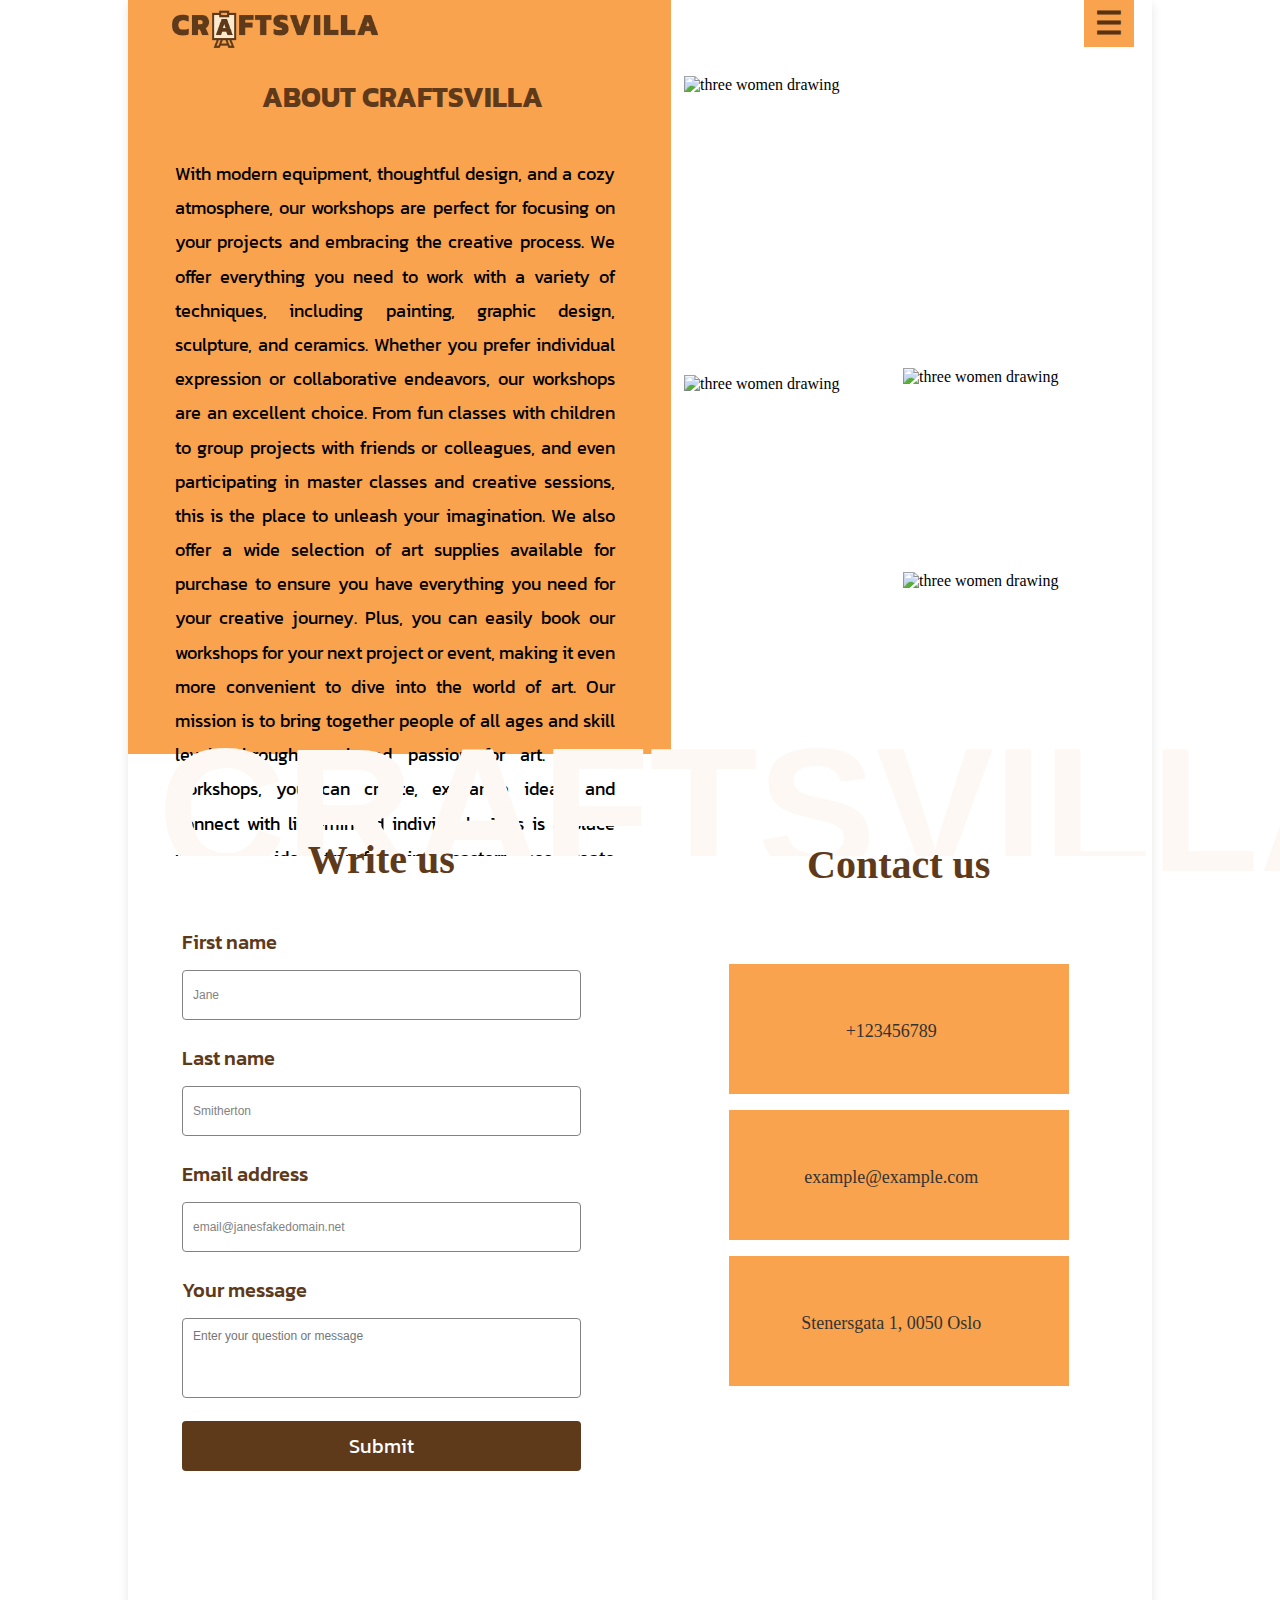
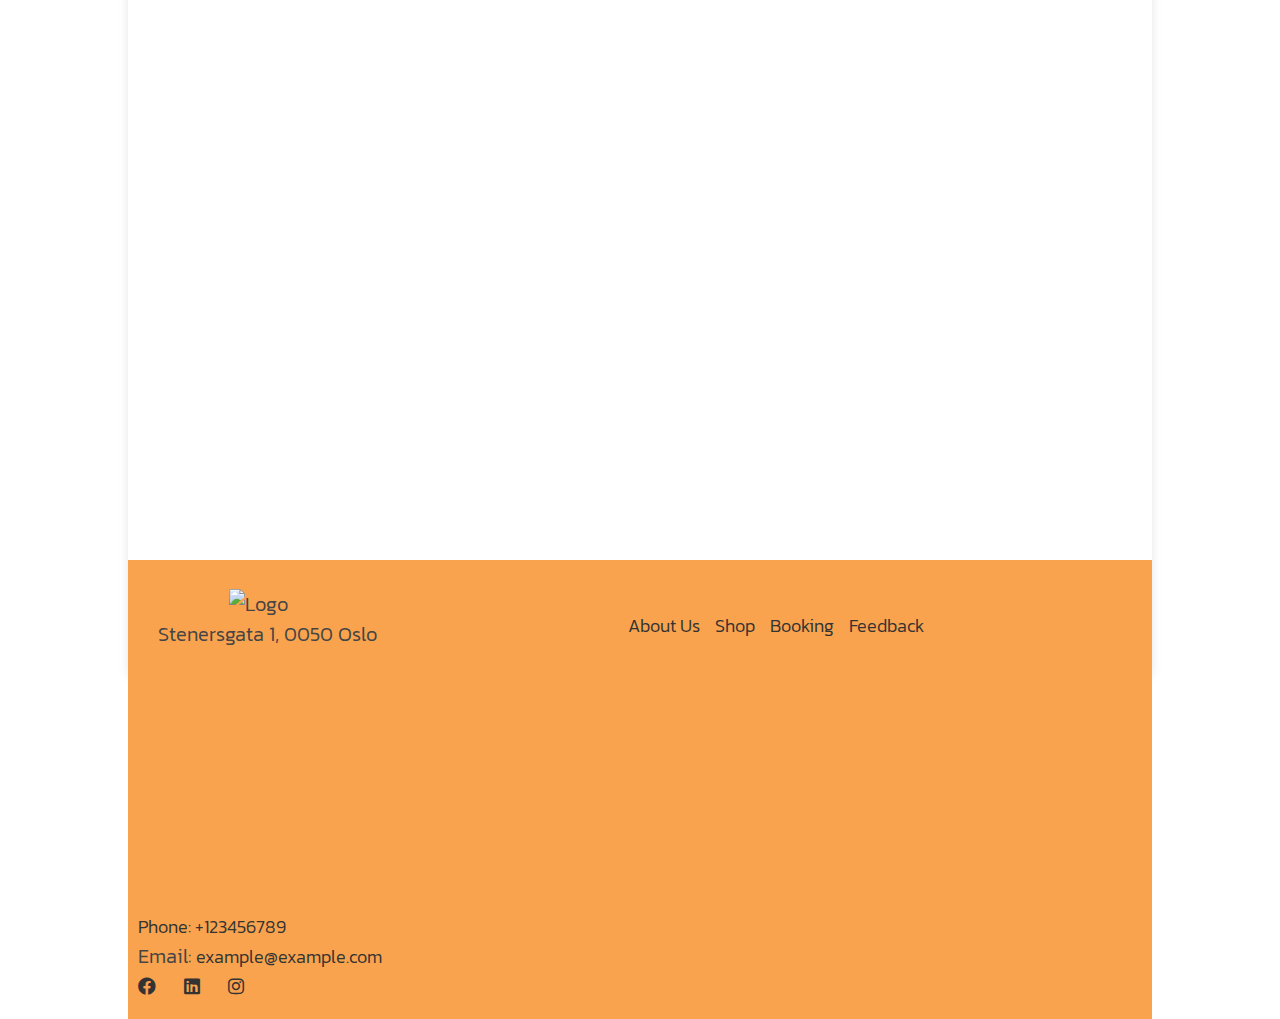
==== about.html @ 57c0aa2b "donlowd files .html, .css, .js, imgs" ====
<!DOCTYPE html>
<html lang="en">
<head>
    <meta charset="UTF-8">
    <meta name="viewport" content="width=device-width, initial-scale=1.0">
    <link href="https://cdnjs.cloudflare.com/ajax/libs/font-awesome/6.0.0-beta3/css/all.min.css" rel="stylesheet">
    <link href="https://fonts.googleapis.com/css2?family=Kanit:wght@800&display=swap" rel="stylesheet">
    <link href="https://fonts.googleapis.com/css2?family=Inter:wght@500&display=swap" rel="stylesheet">
    <link href="https://fonts.googleapis.com/css2?family=Kanit:wght@300&display=swap" rel="stylesheet">
    <link href="https://fonts.googleapis.com/css2?family=Kanit:wght@100&display=swap" rel="stylesheet">
    <link href="https://fonts.googleapis.com/css2?family=Kanit:wght@600&display=swap" rel="stylesheet">
    <link rel="icon" href="./favicon.png" type="image/x-icon"> 
    <link rel="stylesheet" href="styles.css">
    <title>About</title>
</head>
<body>
<div class="container-about">
  <div class="content-about">
    <header class="header">
      <div class="logo">
          <img src="./logo.png" alt="Logo" class="logo">
      </div>
      <div class="menu-icon" onclick="toggleMenu()">☰</div>
      <nav class="nav">
        <ul>
          <li><a href="./index.html" class="active">Home</a></li>
          <li><a href="./about.html#about">About</a></li>
          <li><a href="./shop.html#shop">Shop</a></li>
          <li><a href="./booking.html#booking">Booking</a></li>
        </ul>
      </nav>
    </header>
  <div class="about-text">
    <div class="about-craftsvilla">
      <h3 class="about-h">ABOUT  CRAFTSVILLA</h3>
      <p class="about-p"> With modern equipment, thoughtful design, and a cozy atmosphere, our workshops are perfect for focusing on your projects and embracing the creative process. We offer everything you need to work with a variety of techniques, including painting, graphic design, sculpture, and ceramics. 
        Whether you prefer individual expression or collaborative endeavors, our workshops are an excellent choice.
        From fun classes with children to group projects with friends or colleagues, and even participating in master classes and creative sessions, this is the place to unleash your imagination.
        We also offer a wide selection of art supplies available for purchase to ensure you have everything you need for your creative journey. Plus, you can easily book our workshops for your next project or event, making it even more convenient to dive into the world of art.
        Our mission is to bring together people of all ages and skill levels through a shared passion for art. In our workshops, you can create, exchange ideas, and connect with like-minded individuals.
        This is a place where your ideas transform into masterpieces. Create with freedom, and let us take care of the rest!</p>
    </div>
    <div class="villa-photo">
    <div class="gallery-villa">
        <div class="item item1">
          <img src="/images/img-38.jpg" alt="three women drawing" width="586" height="282">
        </div>
        <div class="item item2">
          <img src="/images/img-39.jpg" alt="three women drawing" width="209" height="369">
        </div>
        <div class="item item3">
          <img src="/images/img-40.jpg" alt="three women drawing" width="350" height="173">
        </div>
        <div class="item item4">
          <img src="/images/img-41.jpg" alt="three women drawing" width="350" height="173">
        </div>
    </div>
  </div>
  </div>
  </div>
  <p class="about-shadow">CRAFTSVILLA</p>
  <div class="form-about">
  <div class="form-section">
    <h2 class="form-H">Write us</h2>  
    <form id="contact-form">
      <label for="first-name">First name</label>
      <input type="text" id="first-name" name="first-name" placeholder="Jane" required>

      <label for="last-name">Last name</label>
      <input type="text" id="last-name" name="last-name" placeholder="Smitherton" required>

      <label for="email">Email address</label>
      <input type="email" id="email" name="email" placeholder="email@janesfakedomain.net" required>

      <label for="message">Your message</label>
      <textarea id="message" name="message" placeholder="Enter your question or message" required></textarea>

      <button class="button-form" type="submit">Submit</button>
    </form>
  </div>
  <div class="contact-section">
    <h2 class="contact-H">Contact us</h2>  
    <p class="contact-section-p"><a href="tel:+123456789">+123456789</a></p>
    <p class="contact-section-p"><a href="mailto:example@example.com">example@example.com</a></p>
    <p class="contact-section-p">
      <a href="https://www.google.com/maps?q=Stenersgata+1,+0050+Oslo" target="_blank">
        Stenersgata 1, 0050 Oslo
      </a></p>
  </div>
    </div>
    <div class="map-section">
      <iframe 
      src="https://www.google.com/maps/embed?pb=!1m18!1m12!1m3!1d3153.8361396878236!2d-122.08534968468117!3d37.42199957982596!2m3!1f0!2f0!3f0!3m2!1i1024!2i768!4f13.1!3m3!1m2!1s0x808fbbad4e4c5b17%3A0xa0d3f607a432e5b7!2sGoogleplex!5e0!3m2!1sen!2s!4v1692923877169!5m2!1sen!2s" 
      width="100%" 
      height="100%" 
      style="border:0;" 
      allowfullscreen="" 
      loading="lazy" 
      referrerpolicy="no-referrer-when-downgrade">
      </iframe>
        <footer class="footer">
            <div class="info">
                <div class="logo-footer">
                    <img src="/images/logo.png" alt="Logo" class="logo" width="206px">
                    <p class="footer-adrese-text">Stenersgata 1, 0050 Oslo</p>
                </div>
            </div>
        <div class="links">
                <a href="#" "id=about">About Us</a>
                <a href="#" "id=shop">Shop</a>
                <a href="#" "id=booking">Booking</a>
                <a href="#" "id=feedbak">Feedback</a>
        </div>
            <div class="contact">
              <p class="contact"><a href="tel:+123456789">Phone: +123456789</a></p>
              <p class="contact">Email: <a href="mailto:example@example.com">example@example.com</a></p>
              
                <a href="#" "id=contact">
                    <i class="fab fa-facebook"></i>
                </a>
                <a href="#" "id=contact">
                    <i class="fab fa-linkedin"></i>
                </a>
                <a href="#" "id=contact">
                    <i class="fab fa-instagram"></i>
                </a>                    
        </div>
        </footer>
    </div>
  </div>
<script src="app.js"></script>
</body>
</html>
---- styles.css ----
* {
    margin: 0;
    padding: 0;
    box-sizing: border-box;
}

body {
    margin: 0;
    padding: 0;
    width: 100%;
    height: 100%;
    display: flex;
    background-color: #fff;
    flex-direction: column;
    align-items: center;
    overflow-y: auto;
}

.container {
    width: 100%;
    max-width: 1440px;
    box-shadow: 0 4px 10px rgba(0, 0, 0, 0.1);
    min-height: 100vh;
    margin: 0 auto;
     box-sizing: border-box;
}

.container-feedback {
    width: 80%;
    max-width: 1440px;
    max-height: 2272px;
    box-shadow: 0 4px 10px rgba(0, 0, 0, 0.1);
}

.container-about{
    width: 80%;
    max-width: 1440px;
    max-height: 2272px;
    box-shadow: 0 4px 10px rgba(0, 0, 0, 0.1);
}

.content-home {
    position: relative;
    width: 100%;
    max-width: 1440px;
    margin: 0 auto;
    padding: 0 15px;
    box-sizing: border-box;
}

.content-about {
    position: relative;
    min-height: 708px;
}

.content-about {
    position: relative;
    min-height: 708px;  
}

.content-shop {
    position: relative;
    min-height: 708px;
}

.content-feedback {
    position: relative;
    min-height: 708px;
}

.content-feedback::before {
    content: "";
    position: absolute;
    top: 0;
    left: 0;
    width: 53%;
    height: 95%;
    background-color: #F9A34E;
    z-index: -1;
}

.content-home::before {
    content: "";
    position: absolute;
    top: 0;
    left: 0;
    width: 51%;
    height: 86%;
    background-color: #F9A34E;
    z-index: -1;
}

.content-shop::before {
    content: "";
    position: absolute;
    top: 0;
    left: 0;
    width: 36%;
    height: 4%;
    background-color: #F9A34E;
    z-index: -1;
}

.form-reviews {
    margin: 0 0px 0 141px;
    font-size: 25px;
    font-family: 'Kanit', sans-serif;
    color: #5E3A1B;
    text-align: center;
    display: block;
}

.form-reviews-input {
    padding: 76px 0 0 0;
}

input::placeholder {
    color: #828282;
    font-family: Arial, Helvetica, sans-serif ;
    font-size: 12px;
}

.review-author {
    font-size: 18px;
    font-family: 'Kanit', sans-serif;
    font-weight: 500;
    color: #5E3A1B;
    display: flex;
    flex-direction: row;
    flex-wrap: wrap;
    align-content: center;
    justify-content: center;
    padding-right: 100px;
}

#contact-form-reviews {
    display: flex;
    flex-direction: column;
    gap: 16px
}


.reviews-P {
    font-size: 20px;
    font-family: 'Kanit', sans-serif;
    font-weight: 100;
    color: #5E3A1B;
    text-align: center;
}

.customers-H {
    font-size: 30px;
    font-family: 'Kanit', sans-serif;
    font-weight: bold;
    color:#5E3A1B;
    text-align: center;
}

.costumers-P {
    font-size: 18px;
    color: #5E3A1B;
    line-height: 1.5;
    font-family: 'Kanit';
    font-weight: 100;
}

.customers-reviews {
    display: flex;
    flex-direction: column;
    align-items: center;
    padding: 32px 36px 32px 77px;
    gap: 20px;
}

.review-container {
    display: flex;
    align-items: center;
    background-color: #fdeacc; 
    border-radius: 20px;
    padding: 20px;
    width: 500px;
    box-shadow: 0 4px 6px rgba(0, 0, 0, 0.1);
}

.review-image {
    width: 80px;
    height: 80px;
    border-radius: 50%;
    object-fit: cover;
    margin-right: 20px;
}

.review-text {
    display: flex;
    flex-direction: column; 
}

.reviews-H {
    text-align: center;
}

.review-author {
    font-weight: bold;
    font-size: 18px;
    color: #5E3A1B;
    margin-bottom: 10px;
    font-family: 'Kanit';
}

.form-feedback {
    display: flex;
    gap: 5svi;
    padding-top: 29px;
    flex-direction: row;
}

.content-about::before {
    content: "";
    position: absolute;
    top: 0;
    left: 0;
    width: 53%;
    height: 82%;
    background-color: #F9A34E;
    z-index: -1;
}

.review-text {
    display: flex;
    flex-direction: column;
}

.shop-container {
    display: flex;
    flex-wrap: wrap;
    align-content: center;
    justify-content: center;
    align-items: stretch;
    gap: 50px;
    flex-direction: row;
    margin: 59px 0 43px 0;
}

.example {
    font-size: 24px;
    font-family: 'Inter', sans-serif;
    color: #000;
    text-align: center;
}

.painting {
    font-size:20px;
    font-family: 'Inter', sans-serif;
    font-weight: normal;
    color:#828282;
    text-align: center;
}

.price {
    font-size:20px;
    font-family:'Inter', sans-serif;
    font-weight: bold;
    color:#000;
    text-align: center;
}


.about-text {
    display: flex;
    gap: 15px;
    padding-top: 29px;
}

.about-h {
    font-size: 28px;
    font-family: 'Kanit', sans-serif;
    font-weight: bold;
    color: #5E3A1B;
    text-align: center;
    padding-left: 108px;
}

.about-p {
    font-size: 18px;
    font-family: 'Kanit', sans-serif;
    max-width: 670px;
    text-align: justify;
    position: relative;
    left: 47px;
    top: 39px;
    line-height: 1.9;
}

.about-shadow {
    position: relative;
    font-size: 177px;
    text-transform: uppercase;
    font-family: 'Arial', sans-serif;
    font-weight: 800;
    color: #fdf8f4;
    left: 30px;
    top: -212px;
}

.gallery-villa {
    display: grid;
    grid-template-columns: 1fr 1fr;
    grid-template-rows: auto auto; 
    gap: 10px;
    width: 98%;
}
.villa-photo {
    max-width: 596px;
    position: relative;
    left: 101px;
}

.item1 {
    grid-column: span 2;
}

.item2 {
    grid-column: 1 / 2;
    grid-row: 2 / 3;
    position: relative;
    top: 7px;
}

.item3 {
    grid-column: 2 / 3;
    grid-row: 2 / 3;
}

.item4 {
    grid-column: 2 / 3;
    grid-row: 3 / 4;
    position: relative;
    top: -175px;
}

.item img {
    height: auto;
    object-fit: cover;
    display: block;
}

.form-section,
.contact-section {
  flex: 1;
}

.form-H {
    color: #5E3A1B;
    text-align: center;
    margin-bottom: 32px;
    font-size: 40px;
    font-family: 'Kanit, sans-serif';
    font-weight: 600;
    position: relative;
    top: -74px;
    z-index: 1;
}

form {
    display: flex    ;
    flex-direction: column;
    gap: 13px;
    position: relative;
    top: -62px;
}

label {
    color: #5E3A1B;
    font-size: 20px;
    font-family: 'Kanit';
    font-weight: 500;
    text-align: left;
}

.review-title {
    text-align: center; 
    margin: 0 auto;
    padding: 20px; 
}

input,
textarea {
    color: #828282;
    font-family: Arial, Helvetica, sans-serif;
    font-size: 12px;
    width: 100%;
    padding: 10px;
    border: 1px solid #828282;
    border-radius: 4px;
    margin: 0 0 10px 0;
    width: 100%;
    height: 50px;
}

textarea {
  resize: none;
  height: 80px;
}

.button-form {
    background-color: #5E3A1B;
    color: #fff;
    padding: 10px;
    border: none;
    border-radius: 4px;
    font-size: 20px;
    cursor: pointer;
    font-family: 'Kanit';
}

.contact-H {
    color: #5E3A1B;
    text-align: center;
    margin-bottom: 14px;
    font-size: 40px;
    font-family: 'Kanit, sans-serif';
    font-weight: 600;
    position: relative;
    top: -69px;
}

button:hover {
  background-color: #6f4520;
}

.contact-section-p {
    background-color: #F9A34E;
    color: #5E3A1B;
    padding: 51px 0px;
    text-align: center;
    margin: 16px 29px;
    font-family: 'Kanit, sans-serif';
    font-size: 25px;
    position: relative;
    top: -9px;
}

.form-about {
    display: flex;    ;
    gap: 119px;
    background-color: #fff;
    padding: 54px;
    border-radius: 8px;
    flex-wrap: wrap;
    align-content: stretch;
    justify-content: space-evenly;
    align-items: stretch;
    position: relative;
    top: -268px;
}

.map-section {
    margin: 0 auto;
    min-height: 100%;
    position: relative;
    top: -352px;
}

iframe {
    height: 600px;
    margin: 0 0 43px 0
}

.map-section {
  height: auto !important;
}


.header {
    display: flex;
    justify-content: space-between;
    align-items: center;
}

.table-img {
    display: flex;
    justify-content: center;
    flex-direction: column;
    gap: 20px;
    position: relative;
    top: -250px;
    transition: transform 0.3s ease;
}

.td-text-7 {
    color: #555;
    vertical-align: middle;
    font-size: 18px;
    text-align: justify;
    line-height: 1.6;
    font-family: 'Kanit', sans-serif;
    max-width: 450px;
    max-height: 240px;
    padding-left:15px;
    text-indent: 20px;
    transition: transform 0.3s ease;
}

.td-text-8 {
    color: #555;
    vertical-align: middle;
    font-size: 18px;
    text-align: justify;
    line-height: 1.6;
    font-family: 'Kanit', sans-serif;
    max-width: 450px;
    max-height: 240px;
    padding-right:15px;
    text-indent: 20px;
    transition: transform 0.3s ease;
}

td img {
    height: auto;
    border-radius: 8px;
    padding-top: 15px;
    transition: transform 0.3s ease;
}

.header .logo {
    width: 231px;
    height: 45px;
    padding: 4px 0px 0px 21px;
}

nav {
    display: none;
}

.nav.active {
    display: block;
    position: absolute;
    right: 87px;
    top: 0px;
    background-color: #fff;
    z-index: 100;
}

.nav ul {
    padding: 0;
    margin: 0;
}

.nav li {
    display: inline;
    list-style: none;
    line-height: 42px;
    margin-left: 15px;
    margin-right: 30px;
}

.nav a {
    margin-left: 18px;
    text-decoration: none;
    color: #000;
    font-family: 'Inter', sans-serif;
    text-transform: uppercase;
    padding: 5px 5px 0px 7px;
    font-size: 17px;
    transition: all 100ms ease-in-out;
}

.nav a:hover,
.nav li.active a {
    color: #f9a34e;
}

.menu-icon {
    font-size: 31px;
    font-weight: bold;
    cursor: pointer;
    display: block;
    position: relative;
    z-index: 10;
    right: 18px;
    color: #5A3210;
    background-color: #f9a34e;
    padding: 5px 11px 5px 11px;
}

.hero {
    position: relative;
    display: flex;
    flex-direction: column;
    justify-content: center;
    align-items: center;
    text-align: center;
    padding: 50px 0;
    width: 100%;
}

.hero h1 {
    font-size: 78px;
    font-family: 'Kanit', sans-serif;
    font-weight: 800;
    color: #5A3210;
    letter-spacing: 3.4px;
    text-align: center;
    z-index: 1;
}

.hero p {
    font-size: 36px;
    font-family: 'Kanit', sans-serif;
    font-weight: 100;
    color: #593719;
    letter-spacing: -1.5px;
    text-transform: uppercase;
    margin: 0;
    text-align: center;
    position: relative;
}

.hero .btn {
    position: relative;
    right: 50%;
    transform: translateX(-50%);
    background: #5a3600;
    color: #fff;
    padding: 13px 69px;
    cursor: pointer;
    border-radius: 10px;
    transition: background 0.3s;
    font-size: 24px;
    font-family: 'Kanit', sans-serif;
    text-align: center;
    margin-top: 40px;
}

.hero .btn:hover {
    background: #402500;
}

.workshops {
    text-align: center;
    background: #ffffff;
}

.workshops h2 {
    font-size: 78px;
    color: #faae63;
    position: relative;
    top: -18px;
    letter-spacing: 5px;
    right: -5px;
    z-index: 1;
    text-transform: uppercase;
    font-family: 'Kanit';
}

.workshops-p {
    position: relative;
    font-size: 177px;
    text-transform: uppercase;
    font-family: 'Arial', sans-serif;
    font-weight: 800;
    color: #fdf8f4;
    top: -242px;
    left: 40px;
}


.workshops .content {
    display: flex;
    justify-content: space-around;
    align-items: center;
    flex-wrap: wrap;
}

table {
    position: relative;
    margin: 0 auto;
}

.gallery {
    display: flex;
    position: relative;
    justify-content: center;
    align-items: center;
    flex-wrap: wrap;
    margin-top: 25px;
}


.gallery img {
    width: 100%;
    max-width: 400px;
    height: auto;
    border-radius: 10px;
    transition: transform 0.3s ease, box-shadow 0.3s ease;
}

.gallery .img-01 {
    position: relative;
    width: 200px;
    height: 341px;
    left: 1px;
    top: 13px;
    border-top: 2px solid #ffffff;
    border-left: 4px solid #ffffff;
    border-right: 4px solid #ffffff;
}

.gallery .img-02 {
    position: relative;
    width: 299px;
    height: 388px;
    left: -15px;
    top: -10px;
    border-top: 2px solid #ffffff;
    border-left: 4px solid #ffffff;
    border-right: 4px solid #ffffff;
}

.gallery .img-03 {
    width: 308px;
    height: 370px;
    position: relative;
    left: -33px;
}

.gallery .img-04 {
    width: 241px;
    height: 392px;
    position: relative;
    top: -9px;
    right: 10px;
    z-index: 3;
    border-top: 2px solid #ffffff;
    border-left: 4px solid #ffffff;
    border-right: 4px solid #ffffff;
}

.gallery .img-05 {
    width: 192px;
    height: 343px;
    position: relative;
    right: 45px;
    top: 12px;
    border-top: 2px solid #ffffff;
    border-left: 4px solid #ffffff;
    border-right: 4px solid #ffffff;
}

.gallery img.active {
    transform: scale(1.2);
    z-index: 10;
    box-shadow: 0 10px 20px rgba(0, 0, 0, 0.3);
}

.gallery img:hover {
    transform: scale(1.2);
    z-index: 10;
    box-shadow: 0 10px 20px rgba(0, 0, 0, 0.3);
    transition: transform 0.3s ease, z-index 0s, box-shadow 0.3s ease;
}

.gallery img.active:hover {
    transform: scale(1.2);
}


.btn {
    position: relative;
    background: #5a3600;
    color: #fff;
    padding: 13px 69px;
    cursor: pointer;
    border-radius: 10px;
    transition: background 0.3s;
    margin-left: 78px;
    font-size: 24px;
    font-family: 'Kanit', sans-serif;
    left: 93px;
    top: -30px;
}

.btn:hover {
    background: #402500;
    cursor: pointer;
}

.btn-layout {
    display: block;
    margin: 0 auto;
    background: #5a3600;
    color: #fff;
    padding: 10px 69px;
    border-radius: 10px;
    transition: background 0.3s;
    font-size: 24px;
    font-family: 'Kanit', sans-serif;
    text-align: center;
    cursor: pointer;
    margin-bottom: 43px;
}

.shop-H {
    font-size:35px;
    font-family: 'Kanit', sans-serif;
    font-weight: bold;
    color:#5E3A1B;
    text-align: center;
    padding: 50px 0 0 0;
}

.shop-P {
    font-size: 30px;
    font-family: 'Kanit', sans-serif;
    font-weight: 100;
    color:#593719;
    text-align: center;
}

.buy-button {
    position: relative;
    background: #5a3600;
    color: #fff;
    padding: 7px 58px;
    border-radius: 10px;
    transition: background 0.3s;
    font-size: 18px;
    font-family: 'Kanit', sans-serif;
    cursor: pointer;
    align-items: center;
    left: 118px;
    top: 10px;
}

#basket-counter{
    position: relative;
    top: -19px;
    right: 29px;
    color: #361E0A;
    font-weight: 800;
    font-family: 'Kanit';
    font-size: 13px;
}

.shop-basket {
    width:35px;
    height: 35px;
}

.btn-layout:hover {
    background: #402500;
    cursor: pointer;
}

.layout-container {
    display: flex;
    flex-wrap: wrap;
    justify-content: center;
    position: relative;
}

.handmade {
    position: relative;
    padding: 20px 0;
    margin: 0 auto;
    display: flex;
    gap: 20px;
    flex-direction: column;
    flex-wrap: wrap;
    align-content: space-around;
    align-items: stretch;
    margin-top: -451px;
}

.handmade > *:empty {
    display: none;
}

.handmade img {
    max-width: 100%;
    height: auto;
}
.handmade h2 {
    font-size: 78px;
    color: #faae63;
    letter-spacing: 5px;
    position: relative;
    z-index: 5;
    text-transform: uppercase;
    font-family: 'Kanit';
    text-align: center;
    margin: 0;
    margin-top: 212px;
    z-index: 2;
    position: relative;
}

.handmade-p {
    font-size: 177px;
    text-transform: uppercase;
    font-family: 'Arial', sans-serif;
    font-weight: 800;
    color: #fdf8f4;
    text-align: center;
    margin: -246px 0 20px;
    position: relative;
}

.layout-text {
    position: absolute;
    bottom: -100px;
    left: 50%;
    transform: translateX(-50%);
    font-size: 20px;
    font-family: 'Kanit';
    color: #5e3a1a;
    font-weight: 800;
    text-shadow: 0 4px 7px rgba(0, 0, 0, 0.5);
    text-align: center;
    z-index: 1;
}

.cross-layout, .cross-layout-2, .cross-layout-3, .cross-layout-4 {
    position: relative;
    width: 48%;
    height: 300px;
    text-align: center;
    margin-bottom: 122px;
    margin-top: 0; 
}

.layout-container {
    display: flex;
    flex-wrap: wrap;
    justify-content: space-evenly;
    position: relative;
    align-content: space-between;
    align-items: baseline;
    margin-bottom: 0;

}

.image-container {
    position: absolute;
    width: 100px;
    height: 100px;
    transition: transform 0.3s ease, z-index 0.3s ease, filter 0.3s ease;
    z-index: 1;
    padding: 0;
}
  
.image-container.center {
    top: 50%;
    left: 50%;
    transform: translate(-50%, -50%);
}
  
.image-container.top {
    top: 0;
    left: 49%;
    width: 164px;
    height: 204px;
    transform: translateX(-50%);
}
  
.image-container.bottom {
    bottom: 60px;
    left: 50%;
    top: 160px;
    transform: translateX(-50%);
    z-index: 3;
    width: 169px;
    height: 208px;
    border-radius: 3px;
}

.image-container.left {
    top: 50%;
    left: 152px;
    transform: translateY(-50%);
    width: 140px;
    height: 175px;
    border-radius: 3px;
}
  
.image-container.right {
    top: 50%;
    right: 178px;
    transform: translateY(-50%);
    width: 140px;
    height: 175px;
    border-radius: 3px;
}

.image-container img {
    width: 100%;
    height: 100%;
    object-fit: cover;
    transition: transform 0.3s ease, filter 0.3s ease;
}
  
.image-container:hover {
    z-index: 10;
    transform: scale(1.2) translate(-50%, -50%);
}
  
.image-container img:hover {
    filter: brightness(1.3);
}

.footer {
    margin: 10px 0 10px 0;
    padding: 29px 10px 18px 10px;
    top: 24px;
    display: flex;
    flex-direction: row;
    flex-wrap: wrap;
    align-content: space-around;
    align-items: center;
    gap: 250px;
    background-color: #f9a34e;
}
  
.footer-adrese-text {
    font-size: 20px;
    font-family: 'Kanit', sans-serif;
    font-weight: 300;
    color: #454545;
    text-align: left;
    padding-left: 20px;
}

a {
    text-decoration: none;
    color: #333;
    font-size: 18px;
    margin-right: 15px;
    display: inline-flex;
    align-items: center;
}

i {
    margin-right: 8px;
}

a:hover {
    background: #402500;
    cursor: pointer;
    color:#f9a34e;
}

.links {
    font-size: 20px;
    font-family: 'Kanit', sans-serif;
    color: #454545;
    font-weight: 300;
    text-align: center;
    display: flex;
}

.contact {
    font-size: 20px;
    font-family: 'Kanit', sans-serif;
    color: #454545;
    font-weight: 300;
    text-align: left;
}

.info {
    font-size: 20px;
    font-family: 'Kanit', sans-serif;
    color: #454545;
    font-weight: 300;
    text-align: center;
}

.logo-footer {
    width: 240px;
    height: 72px;
}

.content-booking {
    position: relative;
    min-height: 708px;
    margin-bottom: 111px;
}

.content-booking::before {
    content: "";
    position: absolute;
    top: 0;
    left: 0;
    width: 60%;
    height: 97%;
    background-color: #F9A34E;
    z-index: -1;
}

input::placeholder {
    color: #828282;
    font-family: Arial, Helvetica, sans-serif ;
    font-size: 12px;
}

.form-calendar-section {
    display: flex;
    gap: 5svi;
    padding-top: 29px;
    flex-direction: row;
    width: 100%;
    justify-content: space-between;
    flex-wrap: wrap;
}

.booking-workshop {
width: 50%;
}

form#booking-form {
    display: flex;
    flex-direction: column;
    gap: 13px;
    margin-left: 6svi;
    position: relative;
    top: 0px;
}

input#calendar {
    color: #828282;
    font-family: Arial, Helvetica, sans-serif ;
    font-size: 12px;
    width: 100%;
    padding: 10px;
    border: 1px solid #828282;
    border-radius: 4px;
    margin: 0 0 10px 0;
} 

.workshop-choice {
    display: flex;
    flex-direction: row;
    margin-top: 10px;
    width: 100%;
    gap: 10px;
}

.first-image-book,
.second-image-book {
    width: 50%;

}

.booking-image {
    width: 100%;
}

form input[type="radio"] {
    width: 10px;
} 

.calendar-frame {
    margin-right: 2svi;
}
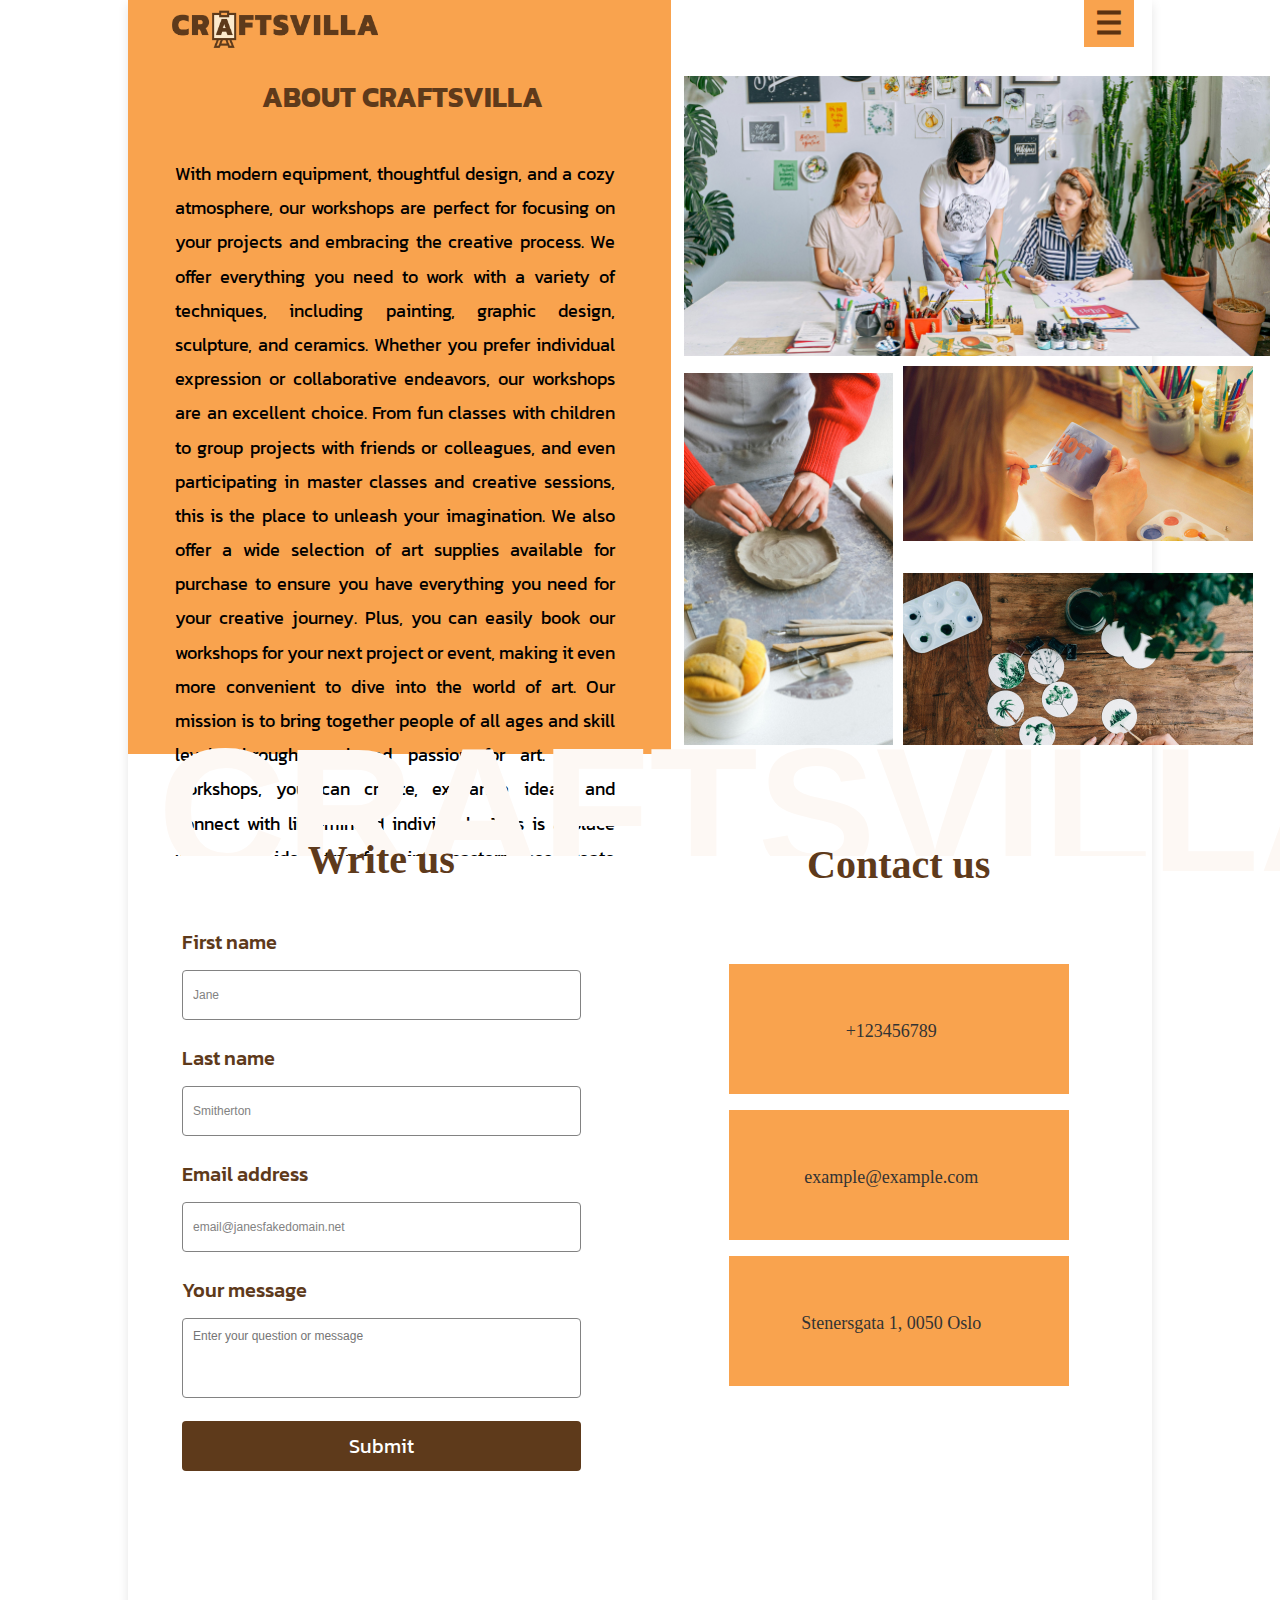
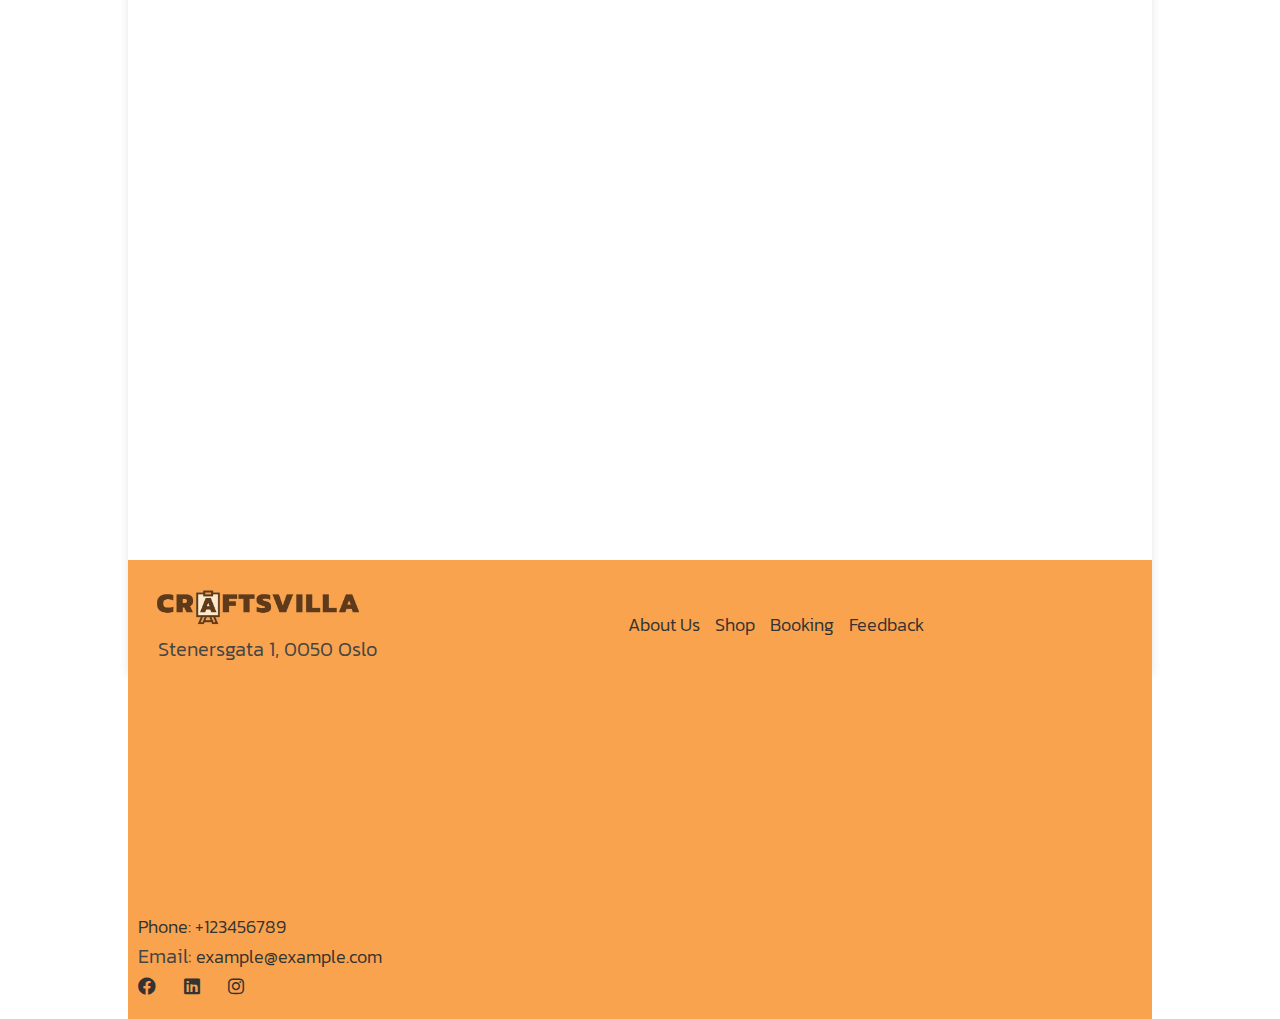
==== commit 160d5b8d: "Update about.html" ====
--- a/about.html
+++ b/about.html
@@ -43,16 +43,16 @@
     <div class="villa-photo">
     <div class="gallery-villa">
         <div class="item item1">
-          <img src="/images/img-38.jpg" alt="three women drawing" width="586" height="282">
+          <img src="./img-38.jpg" alt="three women drawing" width="586" height="282">
         </div>
         <div class="item item2">
-          <img src="/images/img-39.jpg" alt="three women drawing" width="209" height="369">
+          <img src="./img-39.jpg" alt="three women drawing" width="209" height="369">
         </div>
         <div class="item item3">
-          <img src="/images/img-40.jpg" alt="three women drawing" width="350" height="173">
+          <img src="./img-40.jpg" alt="three women drawing" width="350" height="173">
         </div>
         <div class="item item4">
-          <img src="/images/img-41.jpg" alt="three women drawing" width="350" height="173">
+          <img src="./img-41.jpg" alt="three women drawing" width="350" height="173">
         </div>
     </div>
   </div>
@@ -101,7 +101,7 @@
         <footer class="footer">
             <div class="info">
                 <div class="logo-footer">
-                    <img src="/images/logo.png" alt="Logo" class="logo" width="206px">
+                    <img src="./logo.png" alt="Logo" class="logo" width="206px">
                     <p class="footer-adrese-text">Stenersgata 1, 0050 Oslo</p>
                 </div>
             </div>
@@ -130,4 +130,4 @@
   </div>
 <script src="app.js"></script>
 </body>
-</html>+</html>
